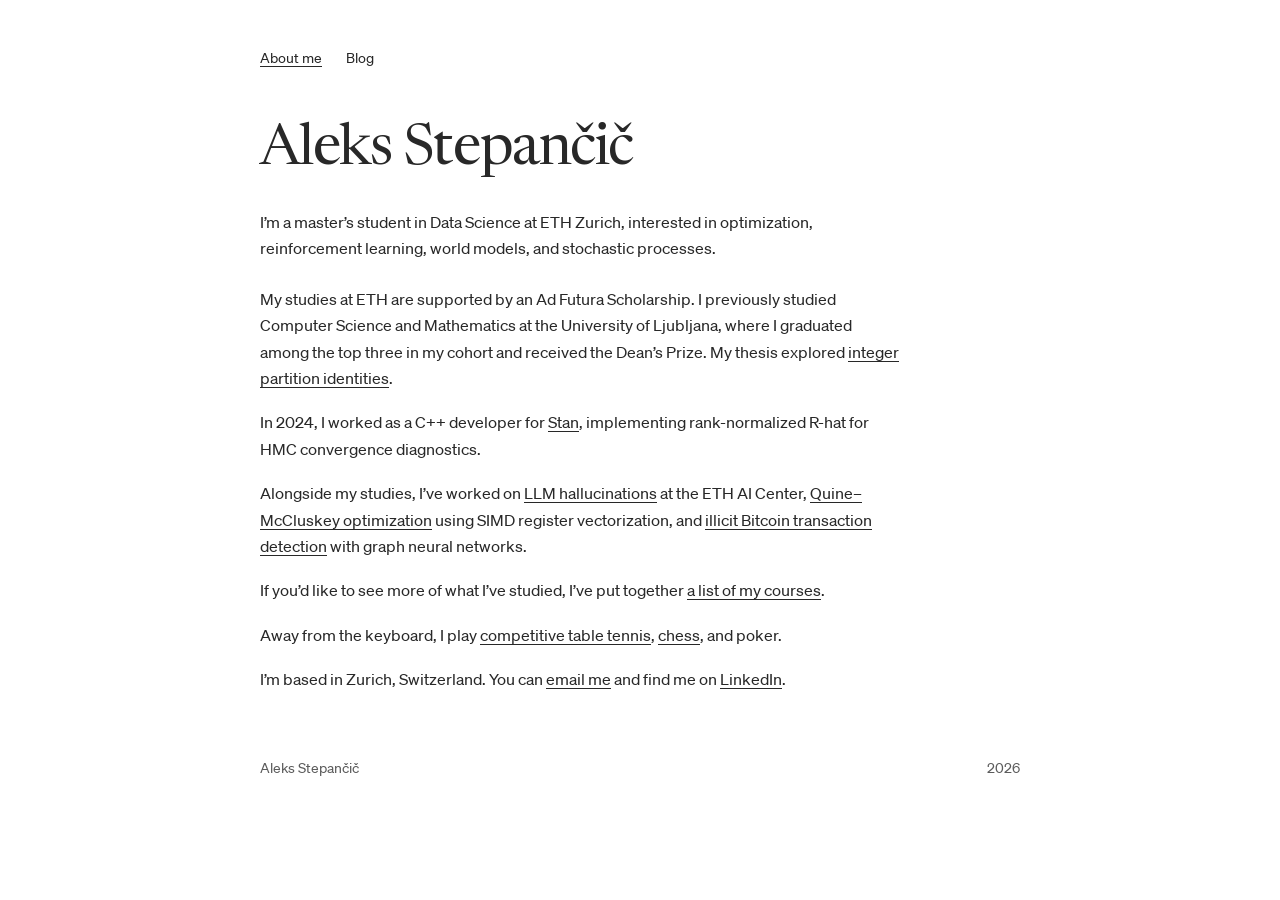
==== index.html @ 12f6933e "Publish personal website and blog" ====
<!doctype html>
<html lang="en">
<head>
  <meta charset="utf-8">
  <meta name="viewport" content="width=device-width, initial-scale=1">
  <meta name="color-scheme" content="light">
  <meta name="theme-color" content="#ffffff">
  <meta name="description" content="I’m a master’s student in Data Science at ETH Zurich, interested in optimization, reinforcement learning, world models, and stochastic processes.">
  <title>Aleks Stepančič</title>
  <link rel="icon" href="./assets/favicon.svg?v=3" type="image/svg+xml">
  <link rel="stylesheet" href="./assets/fonts/fonts.css">
  <link rel="stylesheet" href="./style.css">
</head>
<body>
<a class="skip-link" href="#main">Skip to content</a>
<div class="page portfolio-page profile-page prose-page">
<header class="site-header"><nav class="site-nav" aria-label="Main navigation"><a href="./index.html" aria-current="page">About me</a><a href="./blog/index.html">Blog</a></nav></header>
<main id="main">
  <header class="intro"><h1>Aleks Stepančič</h1><p>I’m a master’s student in Data Science at ETH Zurich, interested in optimization, reinforcement learning, world models, and stochastic processes.</p><div class="biography"><p id="education">My studies at ETH are supported by an Ad Futura Scholarship. I previously studied Computer Science and Mathematics at the University of Ljubljana, where I graduated among the top three in my cohort and received the Dean’s Prize. My thesis explored <a href="https://repozitorij.uni-lj.si/Dokument.php?id=190948&amp;lang=slv" target="_blank" rel="noopener noreferrer">integer partition identities</a>.</p>
<p id="experience">In 2024, I worked as a C++ developer for <a href="https://mc-stan.org/" target="_blank" rel="noopener noreferrer">Stan</a>, implementing rank-normalized R-hat for HMC convergence diagnostics.</p></div><div class="profile-narrative">
<p id="projects">Alongside my studies, I’ve worked on <a href="https://apertus-claritas.org/artifacts/detecting-and-reducing-hallucination-in-multiple-choice-questions-with-activation-steering" target="_blank" rel="noopener noreferrer">LLM hallucinations</a> at the ETH AI Center, <a href="https://github.com/rgwohlbold/quine-mccluskey-optimization" target="_blank" rel="noopener noreferrer">Quine–McCluskey optimization</a> using SIMD register vectorization, and <a href="https://medium.com/@nm8144/is-graph-machine-learning-the-new-cryptocurrency-police-a7a40caeb959" target="_blank" rel="noopener noreferrer">illicit Bitcoin transaction detection</a> with graph neural networks.</p>
<p id="courses">If you’d like to see more of what I’ve studied, I’ve put together <a href="./courses/index.html">a list of my courses</a>.</p>
<p id="interests">Away from the keyboard, I play <a href="https://youtu.be/uDJwjL57I4Q" target="_blank" rel="noopener noreferrer">competitive table tennis</a>, <a href="https://lichess.org/@/aleksgorica" target="_blank" rel="noopener noreferrer">chess</a>, and poker.</p>
<p id="contact">I’m based in Zurich, Switzerland. You can <a href="mailto:aleksgorica@gmail.com">email me</a> and find me on <a href="https://www.linkedin.com/in/aleks-stepancic/" target="_blank" rel="noopener noreferrer">LinkedIn</a>.</p>
</div></header>
</main>
<footer class="site-footer"><span>Aleks Stepančič</span><span>2026</span></footer>
</div>
</body>
</html>
---- assets/fonts/fonts.css ----
/* Inline font data also works when index.html is opened directly from disk. */
@font-face{font-family:Inter;src:url('[data-uri]') format('woff2');font-weight:100 900;font-style:normal;font-display:swap}
@font-face{font-family:Sohne;src:url('[data-uri]') format('woff2');font-weight:400;font-style:normal;font-display:swap}
@font-face{font-family:Newsreader;src:url('[data-uri]') format('woff2');font-weight:400;font-style:italic;font-display:swap}

/* Upright Newsreader for the personal homepage name. */
@font-face{font-family:Newsreader;src:url('[data-uri]') format('woff2');font-weight:400;font-style:normal;font-display:swap;unicode-range:U+20, U+41, U+53, U+61, U+63, U+65, U+69, U+6b-6c, U+6e, U+70, U+73-74, U+10d, U+11b, U+13e, U+148, U+160-161, U+165, U+1cd-1ce, U+1d0, U+1e9, U+30c}
---- style.css ----
:root{color-scheme:light;--bg:#fff;--ink:#282828;--body:var(--ink);--secondary:#5c5c5c;--faint:var(--secondary);--sans:Sohne,Arial,sans-serif;--title-face:Inter,Arial,sans-serif;--heading:var(--sans);--margin:24px;--selection:#e8e8e8}
*{box-sizing:border-box}html{scroll-padding-top:32px}body{margin:0;background:var(--bg);color:var(--ink);font-family:var(--sans);font-size:16px;line-height:1.65;-webkit-font-smoothing:antialiased}h1,h2,h3,h4,p{margin:0}h1,h2,h3,h4{font-size:16px;font-weight:500;line-height:1.5;letter-spacing:0;text-wrap:balance}h1{font-size:28px;line-height:1.2;letter-spacing:-.025em;margin-bottom:28px}a{color:inherit;text-underline-offset:3px;text-decoration-thickness:1px;overflow-wrap:anywhere}a:hover{text-decoration-thickness:2px}a:focus-visible,summary:focus-visible{outline:2px solid var(--ink);outline-offset:5px}::selection{background:var(--selection)}.skip-link{position:absolute;top:12px;left:-9999px;background:var(--bg);padding:8px 12px}.skip-link:focus{left:16px}.page{width:min(760px,calc(100% - 48px));margin-inline:auto;padding-block:96px 40px}.intro{max-width:640px}.intro>p+p{margin-top:18px}.intro .biography{margin-top:24px}.biography p+p{margin-top:18px}.biography p{scroll-margin-top:40px}.profile-narrative{margin-top:18px}.profile-narrative p+p{margin-top:18px}.profile-narrative p{scroll-margin-top:40px}.page-nav{display:flex;flex-wrap:wrap;gap:12px 24px;margin-top:28px;font-size:14px}.section-row{display:grid;grid-template-columns:140px minmax(0,1fr);gap:32px;margin-top:56px}.section-row>h2{font-weight:500}.entry-list{display:grid;gap:26px}.entry h3{font-weight:400}.entry>p{margin-top:4px}.entry .dates{font-size:14px;color:var(--secondary);margin-block:6px}.entry .dates+p{margin-top:8px}.disclosure-section{margin-top:44px}.disclosure summary{cursor:pointer;min-height:44px;padding-block:10px}.disclosure summary h2{display:inline;font-weight:500}.disclosure-content{padding-top:18px}.disclosure-content.entry-list{max-width:640px}.course-columns{display:grid;grid-template-columns:repeat(2,minmax(0,1fr));gap:44px}.course-institution h3{font-family:var(--title-face);font-size:24px;font-weight:500;line-height:1.3}.degree{font-size:14px;color:var(--secondary);margin-top:4px}.course-group{margin-top:36px}.course-group h4{font-family:var(--title-face);font-weight:600;color:var(--ink);font-size:18px;line-height:1.4;margin-bottom:14px}.course-group ul{list-style:none;padding:0 0 0 16px;margin:0}.course-group li+li{margin-top:8px}.section-link{font-size:14px;margin-top:24px}.entry-list>.section-link{margin-top:0}.book-author{font-size:14px;color:var(--secondary)}.prose>p+p{margin-top:18px}.social-links{display:flex;flex-wrap:wrap;gap:10px 22px;margin-top:12px}.site-footer,.footer-inner{display:flex;align-items:center;justify-content:space-between;gap:24px;font-size:14px;color:var(--secondary)}.site-footer{margin-top:64px}.back-link{display:inline-block;font-size:14px;margin-bottom:40px}.page~footer{width:min(760px,calc(100% - 48px));margin:0 auto 36px}.page~footer .footer-inner{width:100%}.footer-year{margin-left:auto}.degree,.record-date,.resource-author,.resource-kind{color:var(--secondary)}
@media(max-width:600px){.page{padding-top:56px}.section-row{grid-template-columns:1fr;gap:18px;margin-top:44px}.course-columns{grid-template-columns:1fr;gap:36px}.disclosure-section{margin-top:32px}.site-footer{margin-top:48px}.entry-list{gap:24px}}
@media print{.page{padding-top:24px}.page-nav,.skip-link{display:none}.section-row{break-inside:avoid}.course-group,.entry{break-inside:avoid}}

.profile-page{--name-face:Newsreader,Georgia,serif}.profile-page .intro h1{font-family:var(--name-face);font-style:normal;font-weight:400;font-size:clamp(42px,4.5vw,62px);line-height:1.06;letter-spacing:-.025em;margin-left:-.025em;font-kerning:normal;font-synthesis:none}@media(max-width:360px){.profile-page .intro h1{font-size:36px}}

.page.prose-page{padding-top:36px}.site-header{max-width:640px;margin-bottom:40px}.site-nav{display:flex;align-items:center;flex-wrap:wrap;gap:8px 24px;min-height:44px}.site-nav a{font-size:14px;line-height:1.5;padding-block:11px;text-decoration:none}.site-nav a[aria-current],.site-nav a:hover{text-decoration:underline}
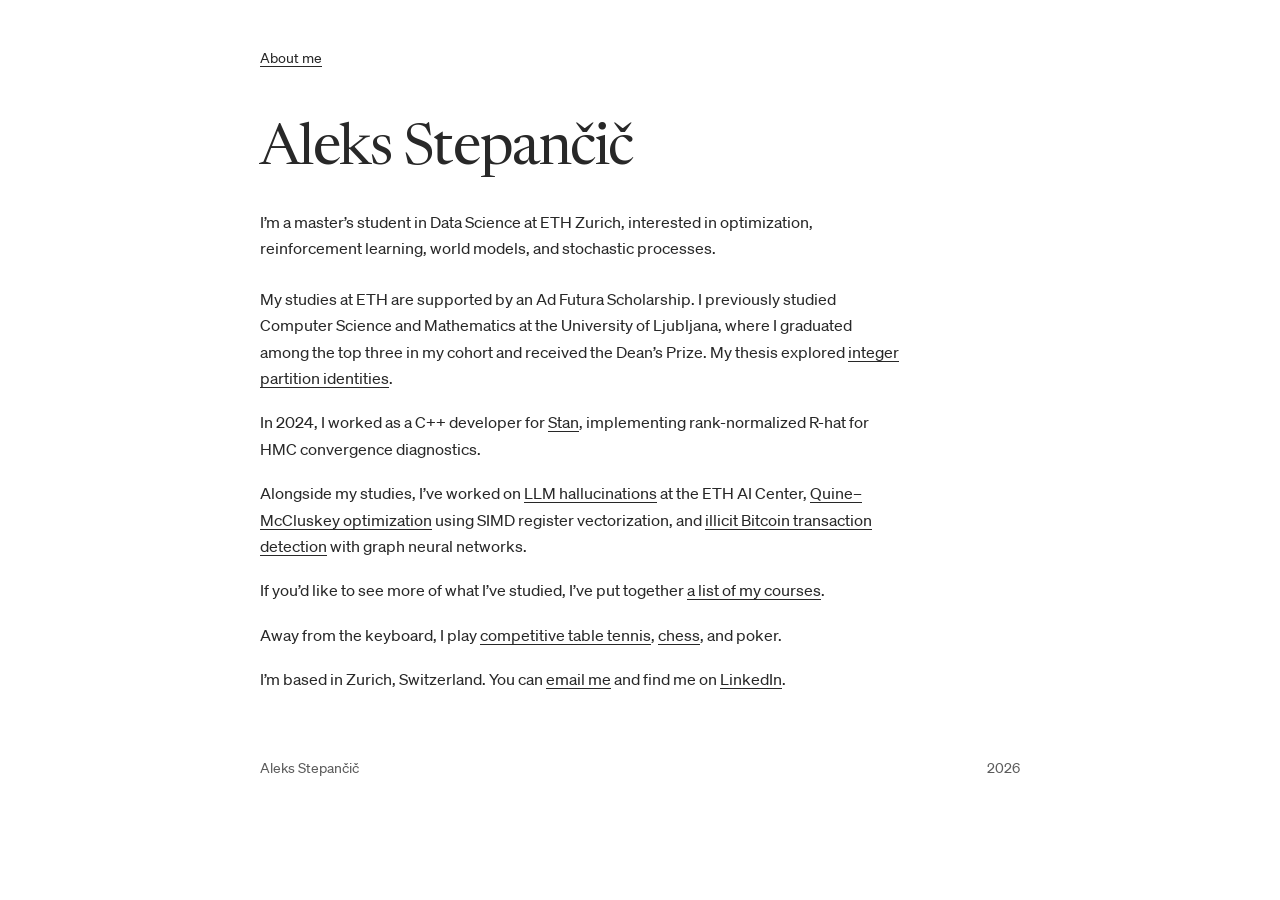
==== commit 3cc81e69: "Hide Blog navigation while unpublished" ====
--- a/index.html
+++ b/index.html
@@ -14,7 +14,7 @@
 <body>
 <a class="skip-link" href="#main">Skip to content</a>
 <div class="page portfolio-page profile-page prose-page">
-<header class="site-header"><nav class="site-nav" aria-label="Main navigation"><a href="./index.html" aria-current="page">About me</a><a href="./blog/index.html">Blog</a></nav></header>
+<header class="site-header"><nav class="site-nav" aria-label="Main navigation"><a href="./index.html" aria-current="page">About me</a></nav></header>
 <main id="main">
   <header class="intro"><h1>Aleks Stepančič</h1><p>I’m a master’s student in Data Science at ETH Zurich, interested in optimization, reinforcement learning, world models, and stochastic processes.</p><div class="biography"><p id="education">My studies at ETH are supported by an Ad Futura Scholarship. I previously studied Computer Science and Mathematics at the University of Ljubljana, where I graduated among the top three in my cohort and received the Dean’s Prize. My thesis explored <a href="https://repozitorij.uni-lj.si/Dokument.php?id=190948&amp;lang=slv" target="_blank" rel="noopener noreferrer">integer partition identities</a>.</p>
 <p id="experience">In 2024, I worked as a C++ developer for <a href="https://mc-stan.org/" target="_blank" rel="noopener noreferrer">Stan</a>, implementing rank-normalized R-hat for HMC convergence diagnostics.</p></div><div class="profile-narrative">
@@ -28,3 +28,4 @@
 </div>
 </body>
 </html>
+
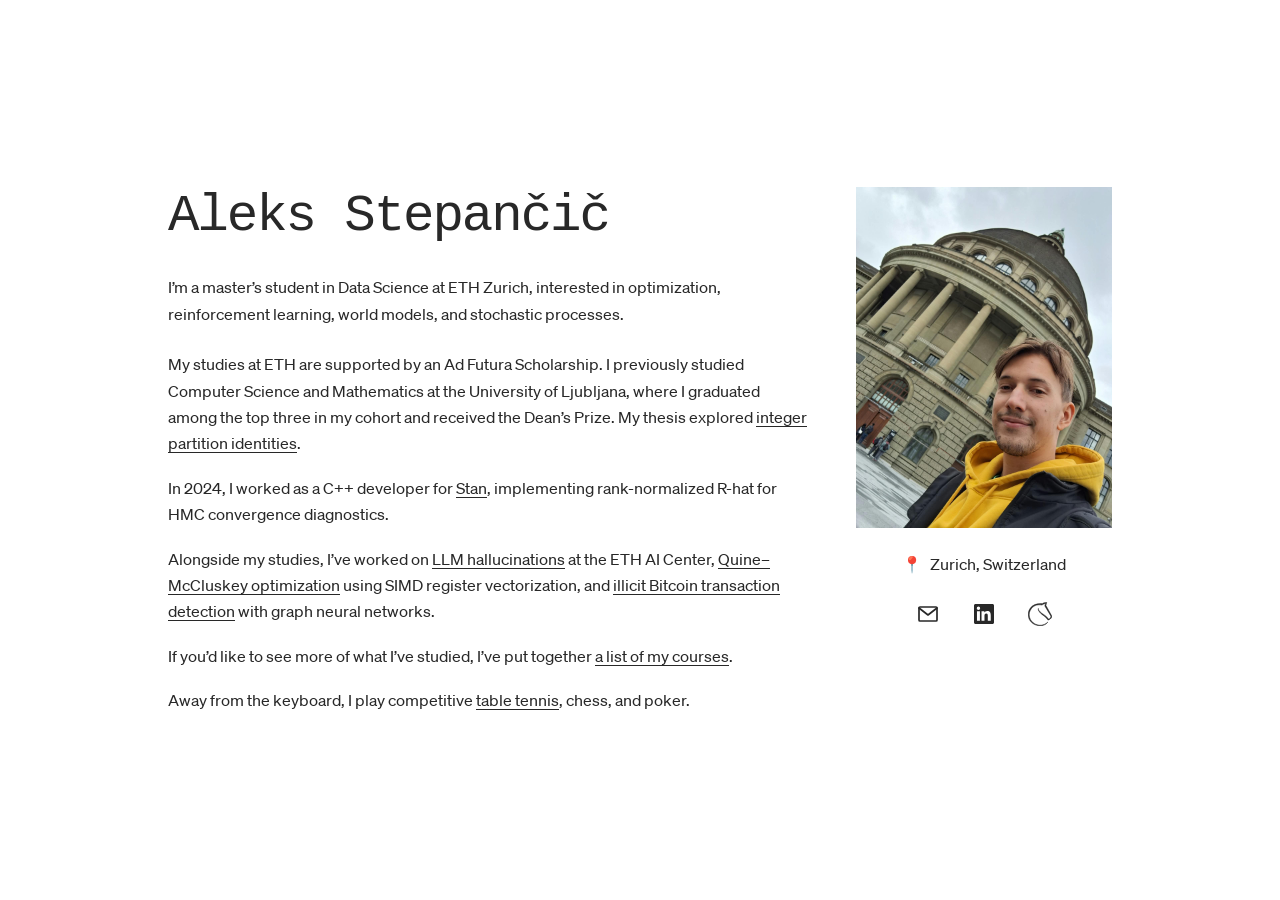
==== commit 0cfa2993: "Update profile layout, portrait, and social links" ====
--- a/index.html
+++ b/index.html
@@ -10,22 +10,25 @@
   <link rel="icon" href="./assets/favicon.svg?v=3" type="image/svg+xml">
   <link rel="stylesheet" href="./assets/fonts/fonts.css">
   <link rel="stylesheet" href="./style.css">
+  <link rel="stylesheet" href="./assets/profile-layout.css">
 </head>
 <body>
 <a class="skip-link" href="#main">Skip to content</a>
 <div class="page portfolio-page profile-page prose-page">
-<header class="site-header"><nav class="site-nav" aria-label="Main navigation"><a href="./index.html" aria-current="page">About me</a></nav></header>
-<main id="main">
+
+<main id="main" class="profile-layout">
   <header class="intro"><h1>Aleks Stepančič</h1><p>I’m a master’s student in Data Science at ETH Zurich, interested in optimization, reinforcement learning, world models, and stochastic processes.</p><div class="biography"><p id="education">My studies at ETH are supported by an Ad Futura Scholarship. I previously studied Computer Science and Mathematics at the University of Ljubljana, where I graduated among the top three in my cohort and received the Dean’s Prize. My thesis explored <a href="https://repozitorij.uni-lj.si/Dokument.php?id=190948&amp;lang=slv" target="_blank" rel="noopener noreferrer">integer partition identities</a>.</p>
 <p id="experience">In 2024, I worked as a C++ developer for <a href="https://mc-stan.org/" target="_blank" rel="noopener noreferrer">Stan</a>, implementing rank-normalized R-hat for HMC convergence diagnostics.</p></div><div class="profile-narrative">
 <p id="projects">Alongside my studies, I’ve worked on <a href="https://apertus-claritas.org/artifacts/detecting-and-reducing-hallucination-in-multiple-choice-questions-with-activation-steering" target="_blank" rel="noopener noreferrer">LLM hallucinations</a> at the ETH AI Center, <a href="https://github.com/rgwohlbold/quine-mccluskey-optimization" target="_blank" rel="noopener noreferrer">Quine–McCluskey optimization</a> using SIMD register vectorization, and <a href="https://medium.com/@nm8144/is-graph-machine-learning-the-new-cryptocurrency-police-a7a40caeb959" target="_blank" rel="noopener noreferrer">illicit Bitcoin transaction detection</a> with graph neural networks.</p>
 <p id="courses">If you’d like to see more of what I’ve studied, I’ve put together <a href="./courses/index.html">a list of my courses</a>.</p>
-<p id="interests">Away from the keyboard, I play <a href="https://youtu.be/uDJwjL57I4Q" target="_blank" rel="noopener noreferrer">competitive table tennis</a>, <a href="https://lichess.org/@/aleksgorica" target="_blank" rel="noopener noreferrer">chess</a>, and poker.</p>
-<p id="contact">I’m based in Zurich, Switzerland. You can <a href="mailto:aleksgorica@gmail.com">email me</a> and find me on <a href="https://www.linkedin.com/in/aleks-stepancic/" target="_blank" rel="noopener noreferrer">LinkedIn</a>.</p>
+<p id="interests">Away from the keyboard, I play competitive <a href="https://youtu.be/uDJwjL57I4Q" target="_blank" rel="noopener noreferrer">table tennis</a>, chess, and poker.</p>
 </div></header>
+  <aside id="contact" class="profile-contact" aria-label="Contact">
+<img class="profile-photo" src="./assets/profile.jpg" alt="Aleks Stepančič" width="1368" height="1824">
+<p class="profile-contact-location"><span aria-hidden="true">📍</span><span>Zurich, Switzerland</span></p>
+<ul class="profile-contact-links"><li><a href="mailto:aleksgorica@gmail.com" aria-label="Email me" title="Email me"><svg xmlns="http://www.w3.org/2000/svg" viewBox="0 0 24 24" width="24" height="24" fill="none" stroke="currentColor" stroke-width="1.7" stroke-linecap="round" stroke-linejoin="round" aria-hidden="true" focusable="false"><rect x="3" y="5" width="18" height="14" rx="1"/><path d="m3 6 9 7 9-7"/></svg></a></li><li><a href="https://www.linkedin.com/in/aleks-stepancic/" target="_blank" rel="noopener noreferrer" aria-label="LinkedIn" title="LinkedIn"><svg xmlns="http://www.w3.org/2000/svg" viewBox="0 0 24 24" width="24" height="24" fill="currentColor" aria-hidden="true" focusable="false"><path d="M20.45 2H3.55C2.69 2 2 2.68 2 3.52v16.96C2 21.32 2.69 22 3.55 22h16.9c.86 0 1.55-.68 1.55-1.52V3.52C22 2.68 21.31 2 20.45 2ZM7.93 18.75H4.98V9.2h2.95v9.55ZM6.46 7.9a1.71 1.71 0 1 1 0-3.42 1.71 1.71 0 0 1 0 3.42Zm12.29 10.85H15.8v-4.64c0-1.1-.02-2.53-1.54-2.53-1.54 0-1.78 1.2-1.78 2.45v4.72H9.53V9.2h2.83v1.3h.04c.39-.74 1.36-1.53 2.79-1.53 2.98 0 3.56 1.96 3.56 4.5v5.28Z"/></svg></a></li><li><a href="https://lichess.org/@/aleksgorica" target="_blank" rel="noopener noreferrer" aria-label="Lichess" title="Lichess"><svg xmlns="http://www.w3.org/2000/svg" viewBox="0 0 50 50" width="24" height="24" fill="currentColor" aria-hidden="true" focusable="false"><path stroke="currentColor" stroke-linejoin="round" d="M38.956.5c-3.53.418-6.452.902-9.286 2.984C5.534 1.786-.692 18.533.68 29.364 3.493 50.214 31.918 55.785 41.329 41.7c-7.444 7.696-19.276 8.752-28.323 3.084S-.506 27.392 4.683 17.567C9.873 7.742 18.996 4.535 29.03 6.405c2.43-1.418 5.225-3.22 7.655-3.187l-1.694 4.86 12.752 21.37c-.439 5.654-5.459 6.112-5.459 6.112-.574-1.47-1.634-2.942-4.842-6.036-3.207-3.094-17.465-10.177-15.788-16.207-2.001 6.967 10.311 14.152 14.04 17.663 3.73 3.51 5.426 6.04 5.795 6.756 0 0 9.392-2.504 7.838-8.927L37.4 7.171z"/></svg></a></li></ul>
+</aside>
 </main>
-<footer class="site-footer"><span>Aleks Stepančič</span><span>2026</span></footer>
 </div>
 </body>
 </html>
-
--- a/assets/profile-layout.css
+++ b/assets/profile-layout.css
@@ -0,0 +1,104 @@
+/* Prose profiles keep the reading column and give contact details their own place. */
+.page.prose-page {
+  --name-face: ui-monospace, "SFMono-Regular", Menlo, Consolas, "Liberation Mono", monospace; /* taste-skill-ignore: User-requested coding-style name. */
+  width: min(640px, calc(100% - 48px));
+  min-height: 100svh;
+  display: flex;
+  flex-direction: column;
+  justify-content: center;
+  padding-block: 48px;
+}
+.prose-page .intro h1 {
+  font-family: var(--name-face);
+  font-weight: 400;
+  font-size: clamp(34px, 4.1vw, 56px);
+  line-height: 1.14;
+  letter-spacing: -0.04em;
+  margin-left: 0;
+}
+.profile-layout {
+  display: grid;
+  grid-template-columns: minmax(0, 1fr);
+  align-items: start;
+  gap: 32px;
+}
+.profile-layout > .intro {
+  min-width: 0;
+}
+.profile-contact {
+  width: 100%;
+  max-width: 256px;
+}
+.profile-photo {
+  display: block;
+  width: 100%;
+  height: auto;
+  margin-bottom: 24px;
+}
+.profile-contact-location {
+  display: flex;
+  align-items: center;
+  justify-content: center;
+  gap: 8px;
+  font-size: 16px;
+  line-height: 1.5;
+  margin: 0;
+}
+.profile-contact-links {
+  display: flex;
+  flex-wrap: wrap;
+  justify-content: center;
+  gap: 4px 12px;
+  list-style: none;
+  padding: 0;
+  margin: 16px 0 0;
+}
+.profile-contact-links a {
+  display: inline-flex;
+  align-items: center;
+  justify-content: center;
+  min-width: 44px;
+  min-height: 44px;
+  font-size: 16px;
+  line-height: 1.5;
+  text-decoration: none;
+}
+.profile-contact-links a:focus-visible {
+  outline: 2px solid currentColor;
+  outline-offset: 2px;
+}
+.profile-contact-links svg {
+  display: block;
+  flex-shrink: 0;
+}
+@media (min-width: 960px) {
+  .page.prose-page {
+    width: min(944px, calc(100% - 48px));
+  }
+  .profile-layout {
+    grid-template-columns: minmax(0, 640px) 256px;
+    gap: 48px;
+  }
+}
+@media (max-width: 599px) {
+  .page.prose-page {
+    padding-block: 32px;
+  }
+  .profile-contact-links {
+    margin-top: 12px;
+  }
+}
+@media print {
+  .page.prose-page {
+    display: block;
+    min-height: 0;
+    padding-block: 24px;
+  }
+  .profile-layout {
+    display: block;
+  }
+  .profile-contact {
+    margin-top: 24px;
+    break-inside: avoid;
+  }
+}
